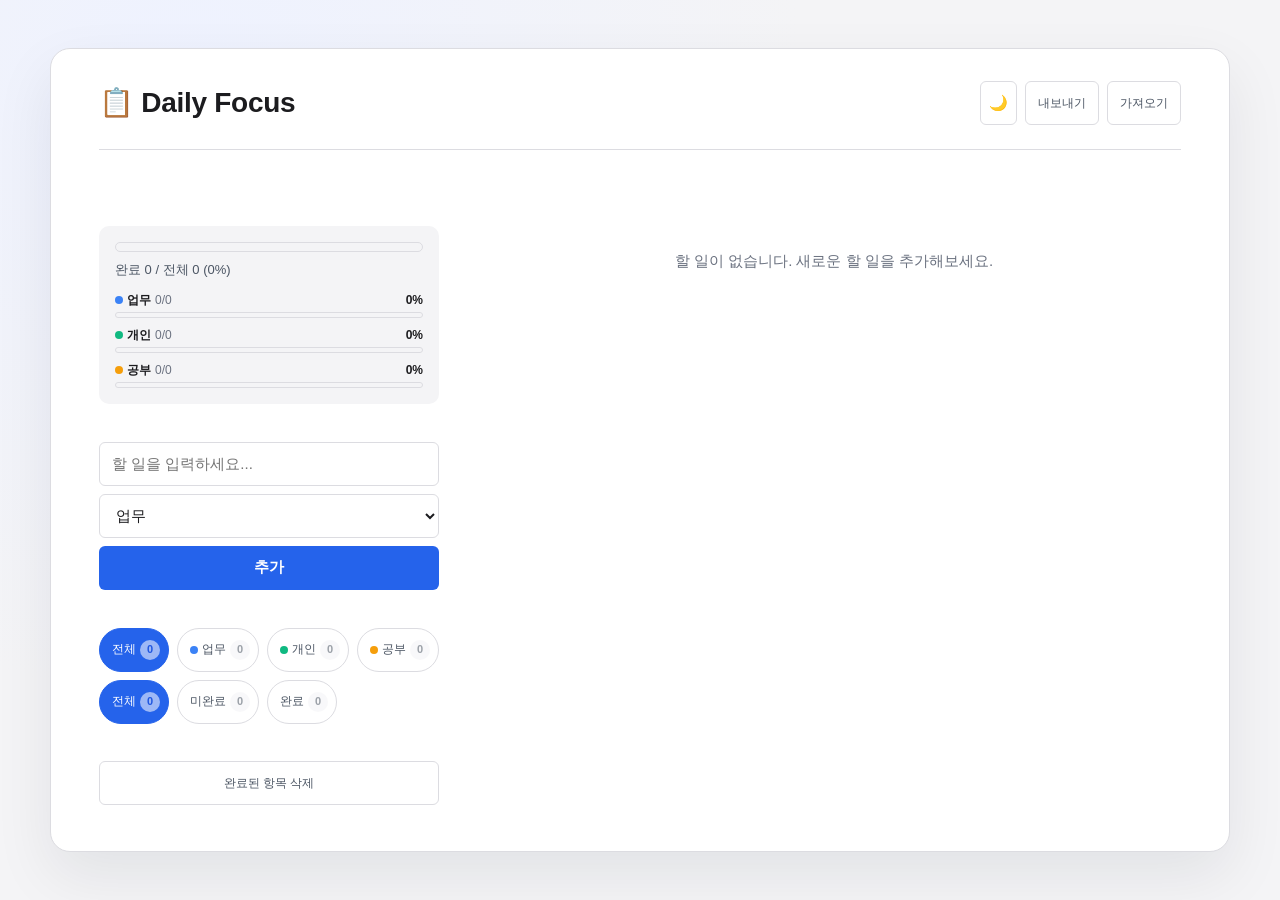
==== web_version/index.html @ d83e72ec "Initial commit: Daily Focus 할 일 관리 앱 바닐라 HTML/CSS/JS로 구현한 단일 사용자용 할 일 관리 앱(index.html, style.css, ap" ====
<!DOCTYPE html>
<html lang="ko">
<head>
  <meta charset="UTF-8">
  <meta name="viewport" content="width=device-width, initial-scale=1.0">
  <title>Daily Focus</title>
  <link rel="stylesheet" href="style.css">
</head>
<body>
  <div class="app">
    <div class="app-header">
      <h1>📋 Daily Focus</h1>
      <div class="header-actions">
        <button type="button" id="theme-toggle-btn" class="header-btn theme-toggle-btn" aria-label="다크 모드로 전환" aria-pressed="false">🌙</button>
        <button type="button" id="export-btn" class="header-btn" aria-label="내보내기">내보내기</button>
        <button type="button" id="import-btn" class="header-btn" aria-label="가져오기">가져오기</button>
        <input type="file" id="import-file-input" accept="application/json" class="hidden" aria-label="JSON 파일 선택">
      </div>
    </div>

    <p id="storage-warning" class="storage-warning hidden" role="alert"></p>

    <div class="progress-section">
      <div
        class="progress-bar"
        role="progressbar"
        aria-label="전체 진행률"
        aria-valuemin="0"
        aria-valuemax="100"
        aria-valuenow="0"
        id="progress-bar"
      >
        <div id="progress-fill" class="progress-fill"></div>
      </div>
      <p id="progress-text" class="progress-text"></p>
      <div id="category-progress-list" class="category-progress-list"></div>
      <p id="progress-celebrate" class="progress-celebrate hidden">🎉 모든 할 일을 완료했습니다!</p>
    </div>

    <form id="add-form" class="add-form">
      <input
        type="text"
        id="add-input"
        placeholder="할 일을 입력하세요..."
        aria-label="새 할 일 입력"
        maxlength="200"
        autocomplete="off"
      >
      <select id="add-category" class="add-category" aria-label="카테고리 선택">
        <option value="work" selected>업무</option>
        <option value="personal">개인</option>
        <option value="study">공부</option>
      </select>
      <button type="submit" aria-label="추가">추가</button>
    </form>

    <div id="filters" class="filters">
      <div id="category-filters" class="filter-group" data-filter-type="category">
        <button type="button" class="filter-btn" data-value="all">전체</button>
        <button type="button" class="filter-btn" data-value="work">업무</button>
        <button type="button" class="filter-btn" data-value="personal">개인</button>
        <button type="button" class="filter-btn" data-value="study">공부</button>
      </div>
      <div id="status-filters" class="filter-group" data-filter-type="status">
        <button type="button" class="filter-btn" data-value="all">전체</button>
        <button type="button" class="filter-btn" data-value="active">미완료</button>
        <button type="button" class="filter-btn" data-value="completed">완료</button>
      </div>
    </div>

    <ul id="todo-list" class="todo-list"></ul>

    <button id="clear-completed-btn" class="clear-completed-btn" aria-label="완료된 항목 삭제">완료된 항목 삭제</button>
  </div>

  <div id="toast" class="toast hidden" role="status">
    <span id="toast-message" class="toast-message"></span>
    <button id="toast-undo-btn" class="toast-undo-btn" aria-label="실행 취소">실행 취소</button>
  </div>

  <script src="app.js"></script>
</body>
</html>
---- web_version/style.css ----
/* =========================================================
   Daily Focus (Web) — 디자인 토큰 (색상/여백/타이포/모서리/전환)
   원본(daily-focus/style.css)을 기반으로, 데스크톱 전체 화면 레이아웃을
   추가한 버전이다. 모바일 스타일은 그대로 유지한다.
   카테고리 색상(--color-work/personal/study)은 PRD 지정값이므로 변경하지 않는다.
   버튼/배지 텍스트 대비는 WCAG AA(4.5:1)를 만족하도록 검증된 값이다.
   ========================================================= */
:root {
  /* 색상 */
  --color-bg: #f4f4f6;
  --color-surface: #ffffff;
  --color-border: #dcdce1;
  --color-border-strong: #b8b8c0;

  --color-text: #1c1c1f;
  --color-text-secondary: #4b5563; /* 대비 7.5:1 이상 (흰 배경 기준) */
  --color-text-muted: #6b7280;     /* 대비 4.8:1 (완료 항목 등 저강조 텍스트) */

  --color-primary: #2563eb;        /* UI 강조색(버튼/활성 필터). 대비 5.4:1 확보 */
  --color-primary-hover: #1d4ed8;
  --color-danger: #dc2626;
  --color-success: #10b981;

  --color-work: #3b82f6;    /* PRD 지정 카테고리 색상 — 변경 금지 */
  --color-personal: #10b981;
  --color-study: #f59e0b;
  --color-badge-text: #14181f; /* 배지 배경 위 텍스트. 세 색상 모두 대비 5.5:1 이상 */

  --color-focus-ring: #2563eb;

  /* 필터 개수 배지(흰 배경) 전용 텍스트 색상. 흰 배경 대비 7.5:1 이상이라 라이트/다크 모드에서 값을 고정한다. */
  --color-badge-on-white: #1d4ed8;

  color-scheme: light;

  /* 여백 */
  --space-1: 4px;
  --space-2: 8px;
  --space-3: 12px;
  --space-4: 16px;
  --space-5: 24px;
  --space-6: 32px;
  --space-7: 48px;

  /* 모서리 */
  --radius-sm: 6px;
  --radius-md: 10px;
  --radius-lg: 14px;
  --radius-xl: 20px;
  --radius-pill: 999px;

  /* 타이포 */
  --font-family: -apple-system, "Segoe UI", Pretendard, sans-serif;
  --font-size-xs: 12px;
  --font-size-sm: 13px;
  --font-size-base: 15px;
  --font-size-lg: 21px;

  /* 터치 타겟 */
  --tap-target: 44px;

  /* 전환 */
  --transition-fast: 0.15s ease;
  --transition-base: 0.25s ease;
}

/* =========================================================
   다크 모드 — 색상 토큰만 재정의한다. 여백/타이포/모서리 토큰과
   카테고리 색상(--color-work/personal/study)은 라이트 모드와 동일하게 유지한다.
   본문 텍스트·보조 텍스트 모두 배경 대비 WCAG AA(4.5:1) 이상을 확인했다.
   ========================================================= */
:root[data-theme="dark"] {
  --color-bg: #101114;
  --color-surface: #1c1d22;
  --color-border: #33343b;
  --color-border-strong: #4a4b54;

  --color-text: #f2f2f4;
  --color-text-secondary: #c3c5cd; /* 대비 10:1 이상 (--color-surface 기준) */
  --color-text-muted: #93959e;     /* 대비 5.2:1 (--color-surface 기준) */

  --color-primary: #3b82f6;
  --color-primary-hover: #60a5fa;
  --color-danger: #f87171;
  --color-success: #34d399;

  --color-focus-ring: #60a5fa;

  color-scheme: dark;
}

* {
  box-sizing: border-box;
}

body {
  font-family: var(--font-family);
  font-size: var(--font-size-base);
  color: var(--color-text);
  background: var(--color-bg);
  margin: 0;
  padding: var(--space-6) var(--space-4);
  line-height: 1.5;
  min-height: 100vh;
  transition: background var(--transition-base), color var(--transition-base);
}

/* =========================================================
   포커스 / hover 공통 규칙
   ========================================================= */
:is(button, input, select, a, [tabindex]):focus-visible {
  outline: 2px solid var(--color-focus-ring);
  outline-offset: 2px;
  border-radius: var(--radius-sm);
}

button {
  font-family: inherit;
}

@media (prefers-reduced-motion: reduce) {
  * {
    animation-duration: 0.001ms !important;
    transition-duration: 0.001ms !important;
  }
}

/* =========================================================
   카드 레이아웃 (모바일 기본값)
   ========================================================= */
.app {
  max-width: 480px;
  margin: 0 auto;
  background: var(--color-surface);
  border: 1px solid var(--color-border);
  border-radius: var(--radius-lg);
  padding: var(--space-5);
  transition: background var(--transition-base), border-color var(--transition-base);
}

.app-header {
  display: flex;
  align-items: center;
  justify-content: space-between;
  flex-wrap: wrap;
  gap: var(--space-2);
  margin-bottom: var(--space-5);
}

h1 {
  margin: 0;
  font-size: var(--font-size-lg);
  font-weight: 700;
  letter-spacing: -0.01em;
}

.header-actions {
  display: flex;
  gap: var(--space-2);
}

/* 유틸리티 클래스: 다른 규칙이 display를 지정하더라도 항상 숨김이 우선하도록 !important를 사용한다. */
.hidden {
  display: none !important;
}

/* =========================================================
   버튼 공통 (outline 스타일)
   ========================================================= */
.header-btn,
.clear-completed-btn {
  min-height: var(--tap-target);
  padding: var(--space-2) var(--space-3);
  border: 1px solid var(--color-border);
  border-radius: var(--radius-sm);
  background: var(--color-surface);
  color: var(--color-text-secondary);
  font-size: var(--font-size-xs);
  cursor: pointer;
  transition: background var(--transition-fast), border-color var(--transition-fast);
}

.header-btn:hover,
.clear-completed-btn:hover {
  background: var(--color-bg);
  border-color: var(--color-border-strong);
}

.theme-toggle-btn {
  font-size: var(--font-size-base);
  padding: var(--space-2);
}

.clear-completed-btn {
  display: block;
  margin: var(--space-4) auto 0;
}

/* =========================================================
   저장 경고 배너 (localStorage 실패 안내)
   ========================================================= */
.storage-warning {
  display: flex;
  align-items: center;
  gap: var(--space-2);
  margin-bottom: var(--space-4);
  padding: var(--space-3);
  border: 1px solid #fca5a5;
  border-radius: var(--radius-sm);
  background: #fef2f2;
  color: #991b1b;
  font-size: var(--font-size-sm);
}

:root[data-theme="dark"] .storage-warning {
  border-color: #7f1d1d;
  background: #3f1616;
  color: #fecaca;
}

/* =========================================================
   진행률
   ========================================================= */
.progress-section {
  margin-bottom: var(--space-5);
}

.progress-bar {
  height: 10px;
  border-radius: var(--radius-pill);
  background: var(--color-bg);
  border: 1px solid var(--color-border);
  overflow: hidden;
}

.progress-fill {
  height: 100%;
  width: 0%;
  background: var(--color-primary);
  border-radius: var(--radius-pill);
  transition: width var(--transition-base);
}

.progress-text {
  margin: var(--space-2) 0 0;
  font-size: var(--font-size-sm);
  color: var(--color-text-secondary);
}

/* =========================================================
   카테고리별 진행률 (가로 막대 차트)
   ========================================================= */
.category-progress-list {
  display: flex;
  flex-direction: column;
  gap: var(--space-2);
  margin-top: var(--space-3);
}

.category-progress-item {
  display: flex;
  flex-direction: column;
  gap: 3px;
}

.category-progress-row {
  display: flex;
  align-items: center;
  gap: var(--space-1);
  font-size: var(--font-size-xs);
  color: var(--color-text-secondary);
}

.category-progress-dot {
  width: 8px;
  height: 8px;
  border-radius: 50%;
  flex-shrink: 0;
}

.category-progress-label {
  font-weight: 600;
  color: var(--color-text);
}

.category-progress-count {
  color: var(--color-text-muted);
}

.category-progress-percent {
  margin-left: auto;
  font-weight: 700;
  color: var(--color-text);
  font-variant-numeric: tabular-nums;
}

.category-progress-bar {
  height: 6px;
  border-radius: var(--radius-pill);
  background: var(--color-bg);
  border: 1px solid var(--color-border);
  overflow: hidden;
}

.category-progress-fill {
  height: 100%;
  width: 0%;
  border-radius: var(--radius-pill);
  transition: width var(--transition-base);
}

.progress-celebrate {
  margin: var(--space-2) 0 0;
  font-size: var(--font-size-sm);
  color: var(--color-success);
  font-weight: 600;
}

/* =========================================================
   할 일 추가 폼
   ========================================================= */
.add-form {
  display: flex;
  gap: var(--space-2);
  margin-bottom: var(--space-4);
}

.add-form input,
.add-category {
  min-height: var(--tap-target);
  padding: var(--space-2) var(--space-3);
  border: 1px solid var(--color-border);
  border-radius: var(--radius-sm);
  background: var(--color-surface);
  color: var(--color-text);
  font-size: var(--font-size-base);
  transition: border-color var(--transition-fast), box-shadow var(--transition-fast);
}

.add-form input {
  flex: 1;
  min-width: 0;
}

.add-form input:hover,
.add-category:hover {
  border-color: var(--color-border-strong);
}

.add-form input.input-error {
  border-color: var(--color-danger);
  animation: shake 0.3s;
}

@keyframes shake {
  0%, 100% { transform: translateX(0); }
  25% { transform: translateX(-4px); }
  75% { transform: translateX(4px); }
}

.add-form button {
  min-height: var(--tap-target);
  padding: var(--space-2) var(--space-4);
  border: none;
  border-radius: var(--radius-sm);
  background: var(--color-primary);
  color: #fff;
  font-size: var(--font-size-base);
  font-weight: 600;
  cursor: pointer;
  transition: background var(--transition-fast);
}

.add-form button:hover {
  background: var(--color-primary-hover);
}

/* =========================================================
   필터
   ========================================================= */
.filters {
  display: flex;
  flex-direction: column;
  gap: var(--space-2);
  margin-bottom: var(--space-5);
}

.filter-group {
  display: flex;
  gap: var(--space-2);
  flex-wrap: wrap;
}

.filter-btn {
  display: inline-flex;
  align-items: center;
  gap: var(--space-1);
  min-height: var(--tap-target);
  padding: var(--space-1) var(--space-2) var(--space-1) var(--space-3);
  border: 1px solid var(--color-border);
  border-radius: var(--radius-pill);
  background: var(--color-surface);
  color: var(--color-text-secondary);
  font-size: var(--font-size-xs);
  cursor: pointer;
  transition: background var(--transition-fast), border-color var(--transition-fast), color var(--transition-fast);
}

.filter-btn:hover {
  border-color: var(--color-border-strong);
  background: var(--color-bg);
}

.filter-btn.active {
  background: var(--color-primary);
  border-color: var(--color-primary);
  color: #fff;
}

/* 카테고리 색상 점: 어떤 카테고리 탭인지 색으로 즉시 구분할 수 있게 한다. */
.filter-btn-dot {
  width: 8px;
  height: 8px;
  border-radius: 50%;
  flex-shrink: 0;
}

.filter-btn-label {
  white-space: nowrap;
}

/* 개수 배지: 라벨과 시각적으로 분리된 별도 캡슐로 표시해 숫자를 더 눈에 띄게 한다. */
.filter-btn-count {
  display: inline-flex;
  align-items: center;
  justify-content: center;
  min-width: 20px;
  height: 20px;
  padding: 0 var(--space-1);
  border-radius: var(--radius-pill);
  background: var(--color-bg);
  color: var(--color-text-secondary);
  font-size: 11px;
  font-weight: 700;
  line-height: 1;
  transition: background var(--transition-fast), color var(--transition-fast), opacity var(--transition-fast);
}

.filter-btn.active .filter-btn-count {
  background: #fff;
  color: var(--color-badge-on-white);
}

/* 항목이 0개인 카테고리/상태는 배지를 옅게 표시해 우선순위가 낮음을 시각적으로 알린다. */
.filter-btn.is-empty .filter-btn-count {
  opacity: 0.55;
}

/* =========================================================
   할 일 목록
   ========================================================= */
.todo-list {
  list-style: none;
  margin: 0 0 var(--space-2);
  padding: 0;
}

.todo-item {
  display: flex;
  align-items: center;
  gap: var(--space-2);
  padding: var(--space-2) 0;
  border-bottom: 1px solid var(--color-border);
}

.todo-checkbox-wrap {
  display: inline-flex;
  align-items: center;
  justify-content: center;
  width: var(--tap-target);
  height: var(--tap-target);
  flex-shrink: 0;
  cursor: pointer;
}

.todo-checkbox {
  width: 20px;
  height: 20px;
  accent-color: var(--color-primary);
  cursor: pointer;
}

@keyframes checkPop {
  0% { transform: scale(1); }
  45% { transform: scale(1.3); }
  100% { transform: scale(1); }
}

.todo-checkbox-wrap.just-toggled {
  animation: checkPop 0.25s ease;
}

.todo-title {
  flex: 1;
  min-width: 0;
  overflow-wrap: anywhere;
}

.todo-title.completed {
  text-decoration: line-through;
  color: var(--color-text-muted);
}

.todo-edit-input {
  flex: 1;
  min-width: 0;
  min-height: var(--tap-target);
  padding: var(--space-1) var(--space-2);
  border: 1px solid var(--color-primary);
  border-radius: var(--radius-sm);
  font-size: var(--font-size-base);
  font-family: inherit;
}

.category-badge {
  display: inline-flex;
  align-items: center;
  justify-content: center;
  min-height: var(--tap-target);
  padding: var(--space-1) var(--space-3);
  border: none;
  border-radius: var(--radius-pill);
  color: var(--color-badge-text);
  font-size: var(--font-size-xs);
  font-weight: 600;
  cursor: pointer;
  flex-shrink: 0;
  transition: filter var(--transition-fast);
}

.category-badge:hover {
  filter: brightness(0.94);
}

.edit-btn,
.delete-btn {
  display: inline-flex;
  align-items: center;
  justify-content: center;
  width: var(--tap-target);
  height: var(--tap-target);
  flex-shrink: 0;
  border: none;
  border-radius: var(--radius-sm);
  background: none;
  font-size: var(--font-size-base);
  cursor: pointer;
  transition: background var(--transition-fast);
}

.edit-btn:hover,
.delete-btn:hover {
  background: var(--color-bg);
}

.empty-message {
  color: var(--color-text-muted);
  text-align: center;
  padding: var(--space-5) 0;
}

/* =========================================================
   토스트 (삭제 실행 취소)
   ========================================================= */
.toast {
  position: fixed;
  left: 50%;
  bottom: var(--space-5);
  transform: translateX(-50%);
  display: flex;
  align-items: center;
  gap: var(--space-3);
  padding: var(--space-3) var(--space-4);
  border-radius: var(--radius-sm);
  background: #27272a;
  color: #fff;
  font-size: var(--font-size-sm);
  box-shadow: 0 4px 12px rgba(0, 0, 0, 0.2);
}

:root[data-theme="dark"] .toast {
  border: 1px solid #52525b;
}

.toast-undo-btn {
  min-height: 32px;
  padding: 0 var(--space-2);
  border: none;
  background: none;
  color: #93c5fd;
  font-weight: 700;
  cursor: pointer;
  font-size: var(--font-size-sm);
}

.toast-undo-btn:hover {
  text-decoration: underline;
}

/* =========================================================
   반응형 — 작은 모바일 (최소 320px까지 대응)
   ========================================================= */
@media (max-width: 420px) {
  body {
    padding: var(--space-4) var(--space-2);
  }

  .app {
    padding: var(--space-4);
  }

  .add-form {
    flex-wrap: wrap;
  }

  .add-form input {
    flex-basis: 100%;
  }

  .add-form select,
  .add-form button {
    flex: 1;
  }
}

/* =========================================================
   반응형 — 데스크톱 전체 화면 레이아웃
   좁은 화면에서는 위 모바일 스타일(세로 카드)을 그대로 쓰고,
   화면이 넓어지면 사이드바(진행률/입력/필터) + 본문(목록)의
   2열 대시보드 구조로 전환해 화면 전체를 활용한다.
   ========================================================= */
@media (min-width: 900px) {
  body {
    background: radial-gradient(circle at 15% 10%, #eef2ff 0%, var(--color-bg) 45%);
    padding: var(--space-7) var(--space-6);
    display: flex;
    justify-content: center;
  }

  :root[data-theme="dark"] body {
    background: radial-gradient(circle at 15% 10%, #1a1c2b 0%, var(--color-bg) 45%);
  }

  .app {
    max-width: 1180px;
    width: 100%;
    padding: var(--space-6) var(--space-7);
    border-radius: var(--radius-xl);
    box-shadow: 0 24px 60px rgba(15, 23, 42, 0.08);
    transition: background var(--transition-base), border-color var(--transition-base);

    display: grid;
    grid-template-columns: 340px 1fr;
    grid-template-areas:
      "header  header"
      "warning warning"
      "progress list"
      "addform  list"
      "filters  list"
      "clear    list";
    column-gap: var(--space-7);
    row-gap: var(--space-5);
    align-items: start;
  }

  h1 {
    font-size: 28px;
  }

  .app-header {
    grid-area: header;
    margin-bottom: 0;
    padding-bottom: var(--space-5);
    border-bottom: 1px solid var(--color-border);
  }

  .storage-warning {
    grid-area: warning;
    margin-bottom: 0;
  }

  /* 왼쪽 사이드바: 진행률 · 입력 폼 · 필터를 세로로 쌓는다 */
  .progress-section {
    grid-area: progress;
    margin-bottom: 0;
    padding: var(--space-4);
    background: var(--color-bg);
    border-radius: var(--radius-md);
  }

  .add-form {
    grid-area: addform;
    flex-direction: column;
    margin-bottom: 0;
  }

  .add-form input,
  .add-form .add-category,
  .add-form button {
    flex: none;
    width: 100%;
  }

  .filters {
    grid-area: filters;
    margin-bottom: 0;
  }

  /* 오른쪽 본문: 할 일 목록이 넓은 영역을 차지한다 */
  .todo-list {
    grid-area: list;
    margin-bottom: 0;
  }

  .todo-item {
    gap: var(--space-3);
    padding: var(--space-3) var(--space-2);
    border-radius: var(--radius-sm);
    transition: background var(--transition-fast);
  }

  .todo-item:hover {
    background: var(--color-bg);
  }

  .clear-completed-btn {
    grid-area: clear;
    margin: 0;
  }

  .empty-message {
    grid-area: list;
  }
}
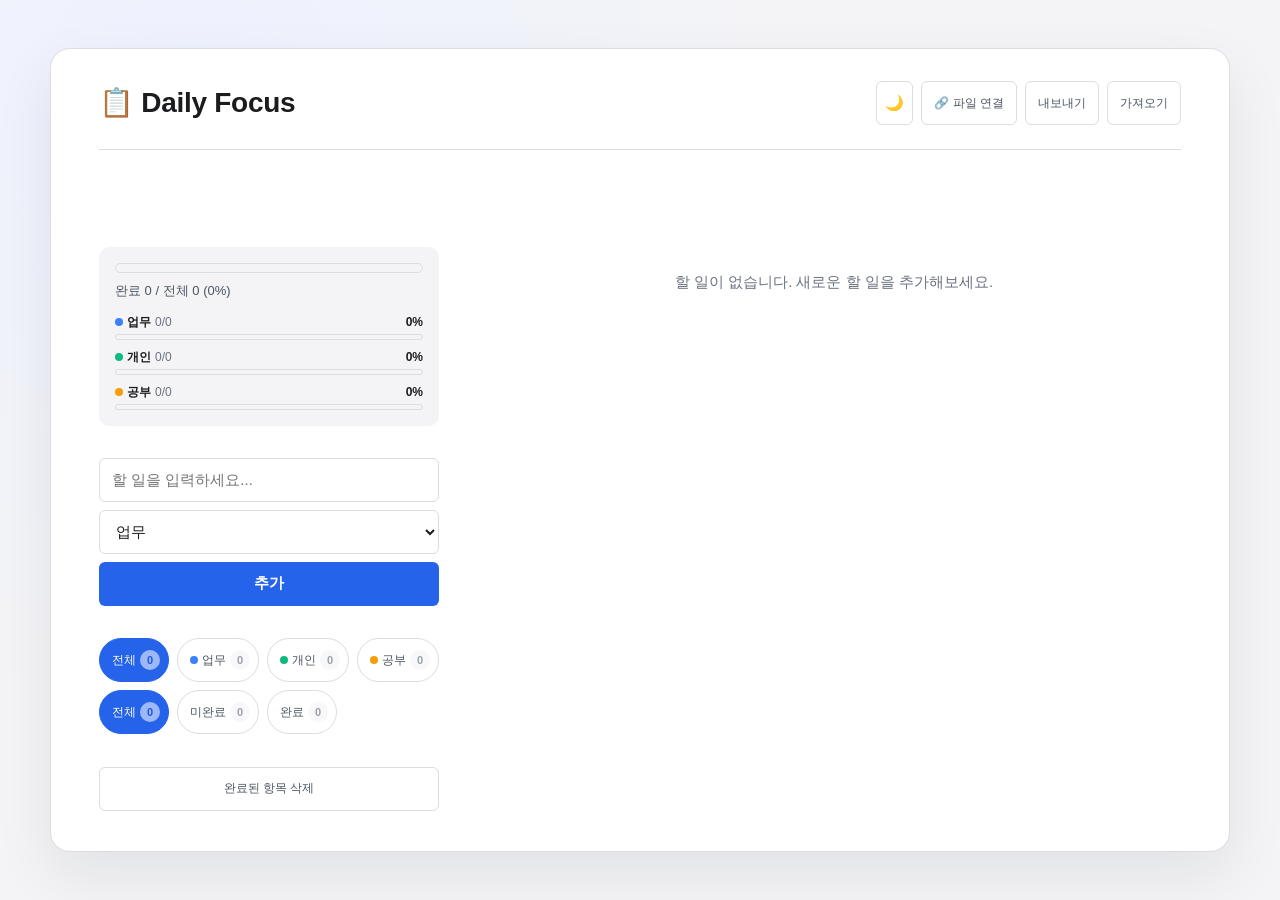
==== commit 4b24dfa8: "추가: web_version에 OneDrive 파일 연동 저장소 기능 추가 로컬 파일(File System Access API)에 연결하면 localStorage 대신 그 파일에 " ====
--- a/web_version/index.html
+++ b/web_version/index.html
@@ -12,6 +12,7 @@
       <h1>📋 Daily Focus</h1>
       <div class="header-actions">
         <button type="button" id="theme-toggle-btn" class="header-btn theme-toggle-btn" aria-label="다크 모드로 전환" aria-pressed="false">🌙</button>
+        <button type="button" id="file-link-btn" class="header-btn" aria-label="파일 연결">🔗 파일 연결</button>
         <button type="button" id="export-btn" class="header-btn" aria-label="내보내기">내보내기</button>
         <button type="button" id="import-btn" class="header-btn" aria-label="가져오기">가져오기</button>
         <input type="file" id="import-file-input" accept="application/json" class="hidden" aria-label="JSON 파일 선택">
@@ -19,6 +20,7 @@
     </div>
 
     <p id="storage-warning" class="storage-warning hidden" role="alert"></p>
+    <p id="file-sync-status" class="file-sync-status hidden"></p>
 
     <div class="progress-section">
       <div
--- a/web_version/style.css
+++ b/web_version/style.css
@@ -216,6 +216,41 @@
   border-color: #7f1d1d;
   background: #3f1616;
   color: #fecaca;
+}
+
+/* =========================================================
+   파일 동기화 상태 배너 (연결됨 / 재연결 필요 안내)
+   ========================================================= */
+.file-sync-status {
+  display: flex;
+  align-items: center;
+  justify-content: space-between;
+  gap: var(--space-2);
+  margin-bottom: var(--space-4);
+  padding: var(--space-3);
+  border: 1px solid #93c5fd;
+  border-radius: var(--radius-sm);
+  background: #eff6ff;
+  color: #1e40af;
+  font-size: var(--font-size-sm);
+}
+
+:root[data-theme="dark"] .file-sync-status {
+  border-color: #1e3a8a;
+  background: #16213f;
+  color: #bfdbfe;
+}
+
+.file-sync-action-btn {
+  flex-shrink: 0;
+  min-height: var(--tap-target);
+  padding: var(--space-1) var(--space-3);
+  border: 1px solid currentColor;
+  border-radius: var(--radius-sm);
+  background: transparent;
+  color: inherit;
+  font-size: var(--font-size-xs);
+  cursor: pointer;
 }
 
 /* =========================================================
@@ -662,8 +697,9 @@
     display: grid;
     grid-template-columns: 340px 1fr;
     grid-template-areas:
-      "header  header"
-      "warning warning"
+      "header   header"
+      "warning  warning"
+      "filesync filesync"
       "progress list"
       "addform  list"
       "filters  list"
@@ -689,6 +725,11 @@
     margin-bottom: 0;
   }
 
+  .file-sync-status {
+    grid-area: filesync;
+    margin-bottom: 0;
+  }
+
   /* 왼쪽 사이드바: 진행률 · 입력 폼 · 필터를 세로로 쌓는다 */
   .progress-section {
     grid-area: progress;
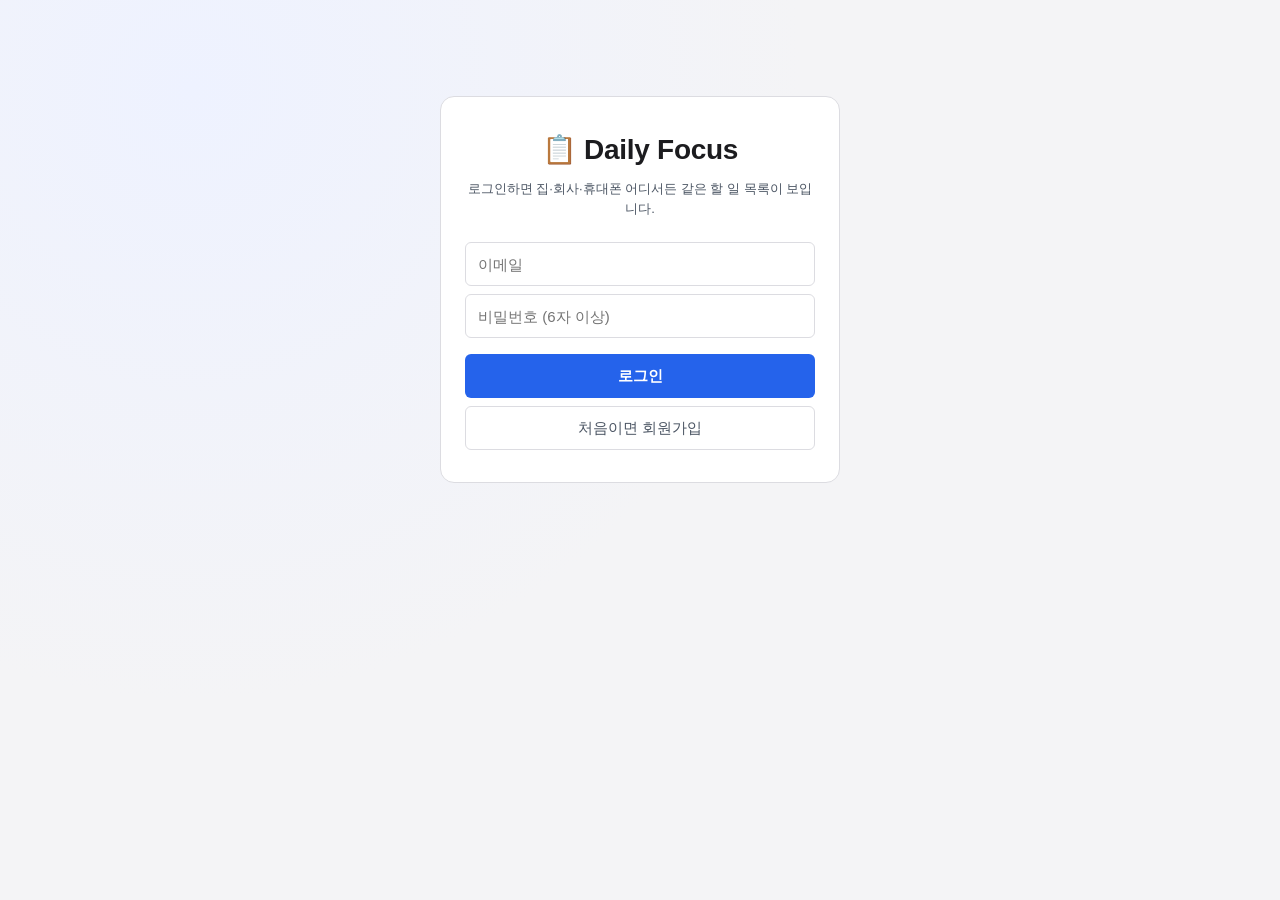
==== commit a80e3aa8: "개선: 저장소를 OneDrive 파일에서 Supabase로 전환 로그인하면 어느 기기에서든 같은 목록을 보도록 Supabase Auth+DB(REST 직접 호출)로 옮김. RLS " ====
--- a/web_version/index.html
+++ b/web_version/index.html
@@ -7,12 +7,23 @@
   <link rel="stylesheet" href="style.css">
 </head>
 <body>
-  <div class="app">
+  <div id="auth-screen" class="auth-screen hidden">
+    <h1>📋 Daily Focus</h1>
+    <p class="auth-desc">로그인하면 집·회사·휴대폰 어디서든 같은 할 일 목록이 보입니다.</p>
+    <form id="auth-form" class="auth-form">
+      <input type="email" id="auth-email" placeholder="이메일" aria-label="이메일" autocomplete="email" required>
+      <input type="password" id="auth-password" placeholder="비밀번호 (6자 이상)" aria-label="비밀번호" autocomplete="current-password" minlength="6" required>
+      <button type="submit" id="auth-login-btn" class="auth-primary-btn">로그인</button>
+      <button type="button" id="auth-signup-btn" class="auth-secondary-btn">처음이면 회원가입</button>
+    </form>
+    <p id="auth-message" class="auth-message hidden" role="alert"></p>
+  </div>
+
+  <div id="app" class="app hidden">
     <div class="app-header">
       <h1>📋 Daily Focus</h1>
       <div class="header-actions">
         <button type="button" id="theme-toggle-btn" class="header-btn theme-toggle-btn" aria-label="다크 모드로 전환" aria-pressed="false">🌙</button>
-        <button type="button" id="file-link-btn" class="header-btn" aria-label="파일 연결">🔗 파일 연결</button>
         <button type="button" id="export-btn" class="header-btn" aria-label="내보내기">내보내기</button>
         <button type="button" id="import-btn" class="header-btn" aria-label="가져오기">가져오기</button>
         <input type="file" id="import-file-input" accept="application/json" class="hidden" aria-label="JSON 파일 선택">
@@ -20,7 +31,7 @@
     </div>
 
     <p id="storage-warning" class="storage-warning hidden" role="alert"></p>
-    <p id="file-sync-status" class="file-sync-status hidden"></p>
+    <p id="account-status" class="account-status"></p>
 
     <div class="progress-section">
       <div
--- a/web_version/style.css
+++ b/web_version/style.css
@@ -219,29 +219,31 @@
 }
 
 /* =========================================================
-   파일 동기화 상태 배너 (연결됨 / 재연결 필요 안내)
-   ========================================================= */
-.file-sync-status {
+   계정 표시줄 (로그인한 이메일 + 로그아웃)
+   ========================================================= */
+.account-status {
   display: flex;
   align-items: center;
   justify-content: space-between;
-  gap: var(--space-2);
-  margin-bottom: var(--space-4);
-  padding: var(--space-3);
+  flex-wrap: wrap;
+  gap: var(--space-2);
+  margin: 0 0 var(--space-4);
+  padding: var(--space-2) var(--space-3);
   border: 1px solid #93c5fd;
   border-radius: var(--radius-sm);
   background: #eff6ff;
   color: #1e40af;
   font-size: var(--font-size-sm);
-}
-
-:root[data-theme="dark"] .file-sync-status {
+  overflow-wrap: anywhere;
+}
+
+:root[data-theme="dark"] .account-status {
   border-color: #1e3a8a;
   background: #16213f;
   color: #bfdbfe;
 }
 
-.file-sync-action-btn {
+.account-action-btn {
   flex-shrink: 0;
   min-height: var(--tap-target);
   padding: var(--space-1) var(--space-3);
@@ -251,6 +253,95 @@
   color: inherit;
   font-size: var(--font-size-xs);
   cursor: pointer;
+}
+
+/* =========================================================
+   로그인 화면
+   ========================================================= */
+.auth-screen {
+  box-sizing: border-box;
+  width: 100%;
+  max-width: 400px;
+  align-self: flex-start; /* 데스크톱에서 body가 flex라 카드가 세로로 늘어나지 않게 한다 */
+  margin: var(--space-7) auto 0;
+  background: var(--color-surface);
+  border: 1px solid var(--color-border);
+  border-radius: var(--radius-lg);
+  padding: var(--space-6) var(--space-5);
+  text-align: center;
+}
+
+.auth-desc {
+  margin: var(--space-2) 0 var(--space-5);
+  font-size: var(--font-size-sm);
+  color: var(--color-text-secondary);
+}
+
+.auth-form {
+  display: flex;
+  flex-direction: column;
+  gap: var(--space-2);
+}
+
+.auth-form input {
+  min-height: var(--tap-target);
+  padding: var(--space-2) var(--space-3);
+  border: 1px solid var(--color-border);
+  border-radius: var(--radius-sm);
+  background: var(--color-surface);
+  color: var(--color-text);
+  font-size: var(--font-size-base);
+}
+
+.auth-form input:hover {
+  border-color: var(--color-border-strong);
+}
+
+.auth-primary-btn,
+.auth-secondary-btn {
+  min-height: var(--tap-target);
+  border-radius: var(--radius-sm);
+  font-size: var(--font-size-base);
+  cursor: pointer;
+  transition: background var(--transition-fast);
+}
+
+.auth-primary-btn {
+  margin-top: var(--space-2);
+  border: none;
+  background: var(--color-primary);
+  color: #fff;
+  font-weight: 600;
+}
+
+.auth-primary-btn:hover {
+  background: var(--color-primary-hover);
+}
+
+.auth-secondary-btn {
+  border: 1px solid var(--color-border);
+  background: var(--color-surface);
+  color: var(--color-text-secondary);
+}
+
+.auth-secondary-btn:hover {
+  background: var(--color-bg);
+}
+
+.auth-primary-btn:disabled,
+.auth-secondary-btn:disabled {
+  opacity: 0.5;
+  cursor: not-allowed;
+}
+
+.auth-message {
+  margin: var(--space-4) 0 0;
+  font-size: var(--font-size-sm);
+  color: var(--color-text-secondary);
+}
+
+.auth-message.is-error {
+  color: var(--color-danger);
 }
 
 /* =========================================================
@@ -699,7 +790,7 @@
     grid-template-areas:
       "header   header"
       "warning  warning"
-      "filesync filesync"
+      "account  account"
       "progress list"
       "addform  list"
       "filters  list"
@@ -725,8 +816,8 @@
     margin-bottom: 0;
   }
 
-  .file-sync-status {
-    grid-area: filesync;
+  .account-status {
+    grid-area: account;
     margin-bottom: 0;
   }
 
